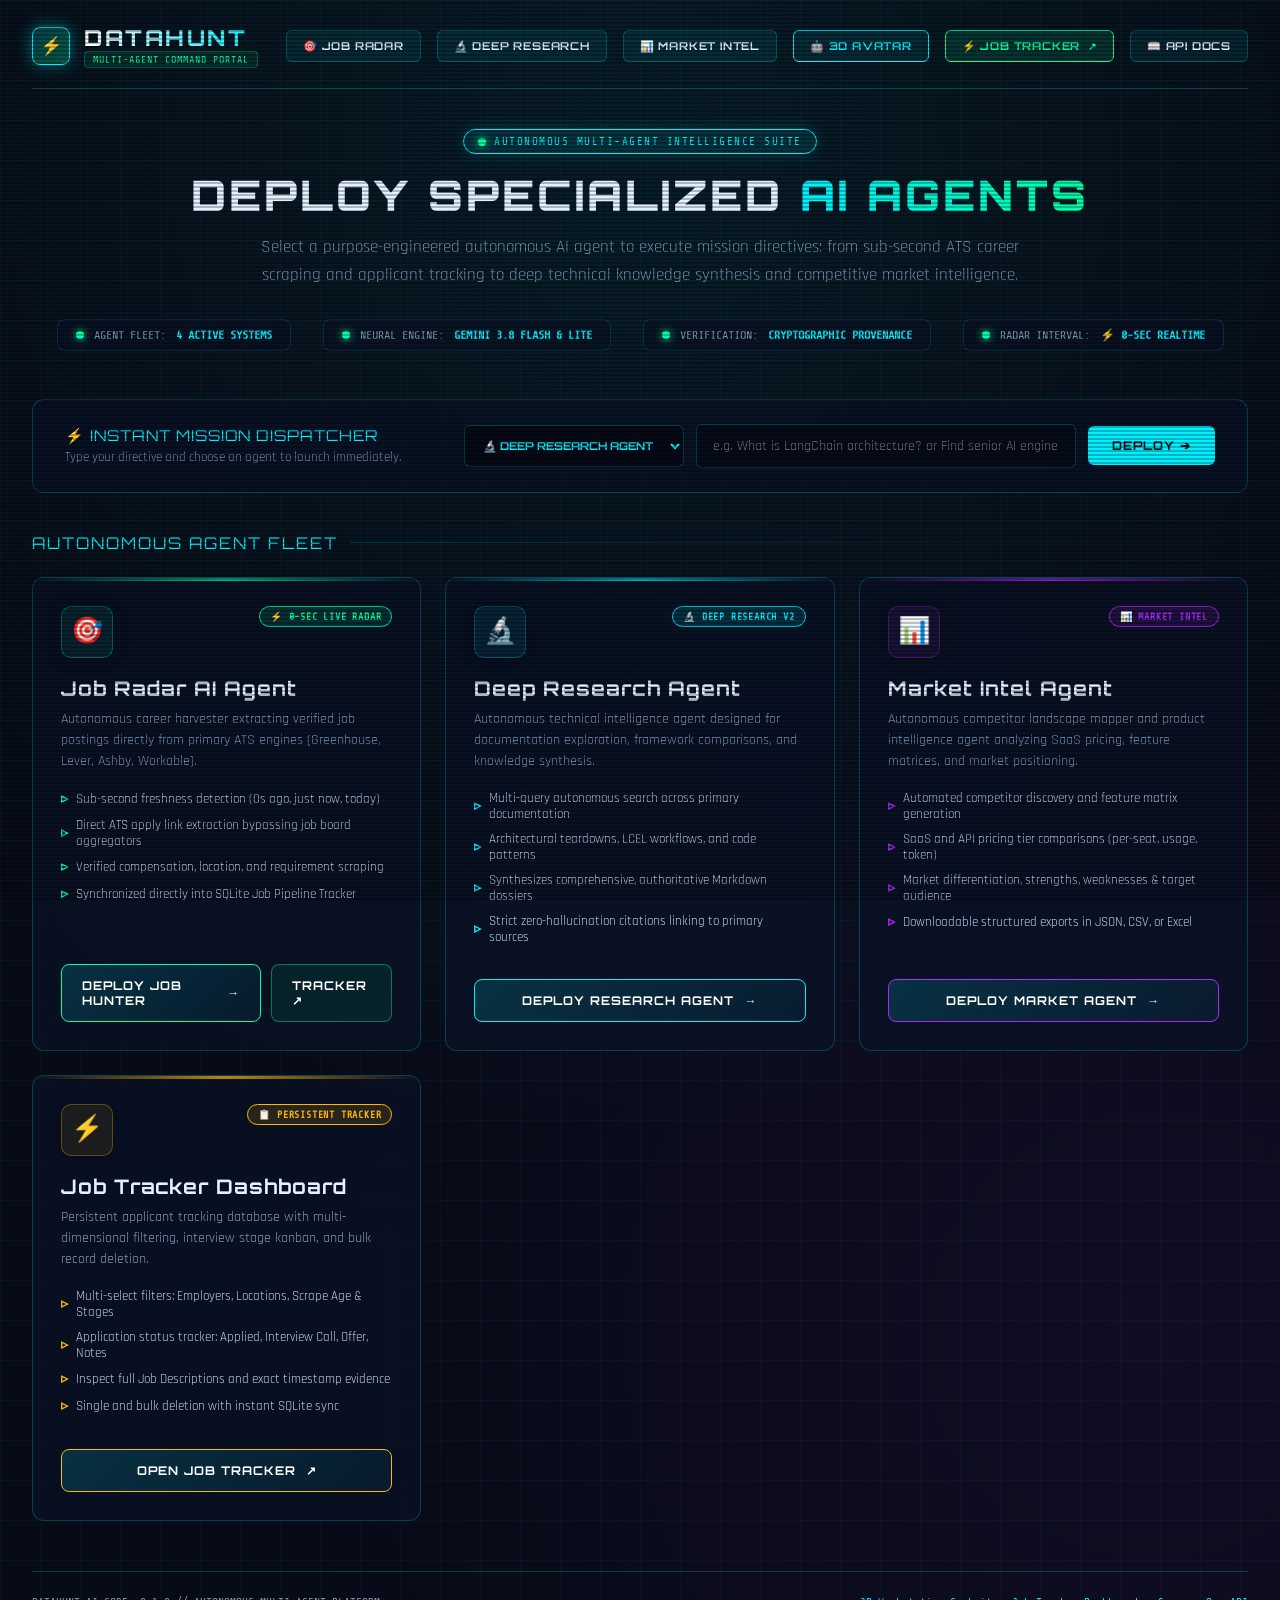
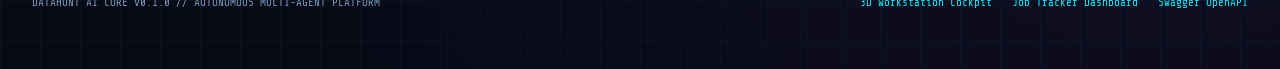
==== frontend/index.html @ 79b840a1 "feat: complete multi-agent workstation with 3D cockpit, multi-model pool failover, and job tracker a" ====
<!DOCTYPE html>
<html lang="en">
<head>
  <meta charset="UTF-8">
  <meta name="viewport" content="width=device-width, initial-scale=1.0">
  <title>DataHunt // Central AI Agent Hub</title>
  <link rel="icon" href="data:image/svg+xml,<svg xmlns=%22http://www.w3.org/2000/svg%22 viewBox=%220 0 100 100%22><text y=%22.9em%22 font-size=%2290%22>⚡</text></svg>">
  <link rel="stylesheet" href="css/hub.css?v=1">
</head>
<body>
  <div class="hub-container">
    <!-- Header -->
    <header class="hub-header">
      <div class="brand-wrapper">
        <div class="brand-hexagon">⚡</div>
        <div>
          <div class="brand-name">DATAHUNT</div>
          <div class="brand-badge">MULTI-AGENT COMMAND PORTAL</div>
        </div>
      </div>
      <nav class="hub-nav">
        <a href="/cockpit.html?mode=jobs" class="nav-link-btn">
          <span>🎯 JOB RADAR</span>
        </a>
        <a href="/cockpit.html?mode=research" class="nav-link-btn">
          <span>🔬 DEEP RESEARCH</span>
        </a>
        <a href="/cockpit.html?mode=market" class="nav-link-btn">
          <span>📊 MARKET INTEL</span>
        </a>
        <a href="/bot_preview.html" class="nav-link-btn" style="border-color: var(--neon-cyan); color: var(--neon-cyan);">
          <span>🤖 3D AVATAR</span>
        </a>
        <a href="/jobs.html" class="nav-link-btn highlight" target="_blank" rel="noopener noreferrer">
          <span>⚡ JOB TRACKER</span>
          <span style="font-size: 10px;">↗</span>
        </a>
        <a href="/docs" class="nav-link-btn" target="_blank" rel="noopener noreferrer">
          <span>📖 API DOCS</span>
        </a>
      </nav>
    </header>

    <!-- Hero Section -->
    <section class="hub-hero">
      <div class="hero-tag">
        <span style="width: 8px; height: 8px; border-radius: 50%; background: var(--neon-green); box-shadow: 0 0 8px var(--neon-green); display: inline-block;"></span>
        <span>AUTONOMOUS MULTI-AGENT INTELLIGENCE SUITE</span>
      </div>
      <h1 class="hero-title">
        Deploy Specialized <span>AI Agents</span>
      </h1>
      <p class="hero-desc">
        Select a purpose-engineered autonomous AI agent to execute mission directives: from sub-second ATS career scraping and applicant tracking to deep technical knowledge synthesis and competitive market intelligence.
      </p>

      <!-- Telemetry Ribbon -->
      <div class="hub-ribbon">
        <div class="ribbon-item">
          <div class="ribbon-dot"></div>
          <span class="ribbon-label">AGENT FLEET:</span>
          <span class="ribbon-val">4 ACTIVE SYSTEMS</span>
        </div>
        <div class="ribbon-item">
          <div class="ribbon-dot"></div>
          <span class="ribbon-label">NEURAL ENGINE:</span>
          <span class="ribbon-val">GEMINI 3.8 FLASH & LITE</span>
        </div>
        <div class="ribbon-item">
          <div class="ribbon-dot"></div>
          <span class="ribbon-label">VERIFICATION:</span>
          <span class="ribbon-val">CRYPTOGRAPHIC PROVENANCE</span>
        </div>
        <div class="ribbon-item">
          <div class="ribbon-dot"></div>
          <span class="ribbon-label">RADAR INTERVAL:</span>
          <span class="ribbon-val">⚡ 0-SEC REALTIME</span>
        </div>
      </div>
    </section>

    <!-- Quick Directive Launcher -->
    <div class="hub-launcher-card">
      <div class="launcher-info">
        <div class="launcher-title">⚡ INSTANT MISSION DISPATCHER</div>
        <div class="launcher-desc">Type your directive and choose an agent to launch immediately.</div>
      </div>
      <form class="launcher-input-row" onsubmit="event.preventDefault(); launchDirective();">
        <select id="launcher-agent-mode" style="background: rgba(7, 11, 22, 0.9); border: 1px solid var(--panel-border); color: var(--neon-cyan); padding: 12px 14px; border-radius: 6px; font-family: 'Orbitron', sans-serif; font-size: 11px; font-weight: 700; outline: none; cursor: pointer;">
          <option value="research">🔬 DEEP RESEARCH AGENT</option>
          <option value="jobs">🎯 0-SEC JOB RADAR</option>
          <option value="market">📊 MARKET INTEL AGENT</option>
        </select>
        <input 
          type="text" 
          id="launcher-query-input" 
          class="launcher-input" 
          placeholder="e.g. What is LangChain architecture? or Find senior AI engineer jobs in Dubai" 
          required 
        />
        <button type="submit" class="launcher-submit-btn">
          <span>DEPLOY ➔</span>
        </button>
      </form>
    </div>

    <!-- Agent Fleet Showcase -->
    <div class="fleet-section-title">
      <span>AUTONOMOUS AGENT FLEET</span>
    </div>

    <div class="fleet-grid">
      <!-- Agent 1: 0-Sec Job Radar -->
      <div class="agent-card jobs-card">
        <div>
          <div class="card-top">
            <div class="agent-icon-badge">🎯</div>
            <span class="agent-badge-pill badge-green">⚡ 0-SEC LIVE RADAR</span>
          </div>
          <h2 class="agent-title">Job Radar AI Agent</h2>
          <p class="agent-subtitle">
            Autonomous career harvester extracting verified job postings directly from primary ATS engines (Greenhouse, Lever, Ashby, Workable).
          </p>
          <ul class="agent-features">
            <li>Sub-second freshness detection (0s ago, just now, today)</li>
            <li>Direct ATS apply link extraction bypassing job board aggregators</li>
            <li>Verified compensation, location, and requirement scraping</li>
            <li>Synchronized directly into SQLite Job Pipeline Tracker</li>
          </ul>
        </div>
        <div style="display: flex; gap: 10px; margin-top: 10px;">
          <a href="/cockpit.html?mode=jobs" class="deploy-agent-btn" style="flex: 2;">
            <span>DEPLOY JOB HUNTER</span>
            <span class="arrow">→</span>
          </a>
          <a href="/jobs.html" target="_blank" rel="noopener noreferrer" class="deploy-agent-btn" style="flex: 1; border-color: rgba(0, 255, 163, 0.4); background: rgba(0, 255, 163, 0.08);" title="Open Job Application Tracker">
            <span>TRACKER ↗</span>
          </a>
        </div>
      </div>

      <!-- Agent 2: Deep Technical Research Agent -->
      <div class="agent-card research-card">
        <div>
          <div class="card-top">
            <div class="agent-icon-badge">🔬</div>
            <span class="agent-badge-pill badge-cyan">🔬 DEEP RESEARCH V2</span>
          </div>
          <h2 class="agent-title">Deep Research Agent</h2>
          <p class="agent-subtitle">
            Autonomous technical intelligence agent designed for documentation exploration, framework comparisons, and knowledge synthesis.
          </p>
          <ul class="agent-features">
            <li>Multi-query autonomous search across primary documentation</li>
            <li>Architectural teardowns, LCEL workflows, and code patterns</li>
            <li>Synthesizes comprehensive, authoritative Markdown dossiers</li>
            <li>Strict zero-hallucination citations linking to primary sources</li>
          </ul>
        </div>
        <div style="margin-top: 10px;">
          <a href="/cockpit.html?mode=research" class="deploy-agent-btn">
            <span>DEPLOY RESEARCH AGENT</span>
            <span class="arrow">→</span>
          </a>
        </div>
      </div>

      <!-- Agent 3: Market & Competitive Intelligence -->
      <div class="agent-card market-card">
        <div>
          <div class="card-top">
            <div class="agent-icon-badge">📊</div>
            <span class="agent-badge-pill badge-purple">📊 MARKET INTEL</span>
          </div>
          <h2 class="agent-title">Market Intel Agent</h2>
          <p class="agent-subtitle">
            Autonomous competitor landscape mapper and product intelligence agent analyzing SaaS pricing, feature matrices, and market positioning.
          </p>
          <ul class="agent-features">
            <li>Automated competitor discovery and feature matrix generation</li>
            <li>SaaS and API pricing tier comparisons (per-seat, usage, token)</li>
            <li>Market differentiation, strengths, weaknesses & target audience</li>
            <li>Downloadable structured exports in JSON, CSV, or Excel</li>
          </ul>
        </div>
        <div style="margin-top: 10px;">
          <a href="/cockpit.html?mode=market" class="deploy-agent-btn">
            <span>DEPLOY MARKET AGENT</span>
            <span class="arrow">→</span>
          </a>
        </div>
      </div>

      <!-- Agent 4: Job Tracker & Kanban Dashboard -->
      <div class="agent-card tracker-card">
        <div>
          <div class="card-top">
            <div class="agent-icon-badge">⚡</div>
            <span class="agent-badge-pill badge-amber">📋 PERSISTENT TRACKER</span>
          </div>
          <h2 class="agent-title">Job Tracker Dashboard</h2>
          <p class="agent-subtitle">
            Persistent applicant tracking database with multi-dimensional filtering, interview stage kanban, and bulk record deletion.
          </p>
          <ul class="agent-features">
            <li>Multi-select filters: Employers, Locations, Scrape Age & Stages</li>
            <li>Application status tracker: Applied, Interview Call, Offer, Notes</li>
            <li>Inspect full Job Descriptions and exact timestamp evidence</li>
            <li>Single and bulk deletion with instant SQLite sync</li>
          </ul>
        </div>
        <div style="margin-top: 10px;">
          <a href="/jobs.html" target="_blank" rel="noopener noreferrer" class="deploy-agent-btn">
            <span>OPEN JOB TRACKER</span>
            <span class="arrow">↗</span>
          </a>
        </div>
      </div>
    </div>

    <!-- Footer -->
    <footer class="hub-footer">
      <div>
        <span>DATAHUNT AI CORE v0.1.0 // AUTONOMOUS MULTI-AGENT PLATFORM</span>
      </div>
      <div style="display: flex; gap: 20px;">
        <a href="/cockpit.html">3D Workstation Cockpit</a>
        <a href="/jobs.html" target="_blank">Job Tracker Dashboard</a>
        <a href="/docs" target="_blank">Swagger OpenAPI</a>
      </div>
    </footer>
  </div>

  <script>
    function launchDirective() {
      const mode = document.getElementById("launcher-agent-mode").value;
      const query = document.getElementById("launcher-query-input").value.trim();
      if (!query) return;
      window.location.href = `/cockpit.html?mode=${encodeURIComponent(mode)}&q=${encodeURIComponent(query)}`;
    }
  </script>
</body>
</html>
---- frontend/css/hub.css ----
@import url('https://fonts.googleapis.com/css2?family=Orbitron:wght@400;600;700;800;900&family=Rajdhani:wght@500;600;700&family=Share+Tech+Mono&display=swap');

:root {
  --bg-primary: #070b16;
  --bg-card: rgba(10, 18, 38, 0.75);
  --bg-card-hover: rgba(13, 24, 52, 0.9);
  --panel-border: rgba(0, 240, 255, 0.22);
  --neon-cyan: #00f0ff;
  --neon-blue: #0072ff;
  --neon-green: #00ffa3;
  --neon-amber: #ffb800;
  --neon-purple: #b026ff;
  --neon-red: #ff3366;
  --text-main: #e2f1ff;
  --text-muted: #7d97b8;
  --glow-cyan: 0 0 15px rgba(0, 240, 255, 0.45);
  --glow-green: 0 0 15px rgba(0, 255, 163, 0.45);
  --glow-purple: 0 0 15px rgba(176, 38, 255, 0.45);
}

* {
  margin: 0;
  padding: 0;
  box-sizing: border-box;
}

body {
  background-color: var(--bg-primary);
  background-image: 
    radial-gradient(circle at 50% 10%, rgba(0, 240, 255, 0.08) 0%, transparent 60%),
    radial-gradient(circle at 90% 80%, rgba(176, 38, 255, 0.06) 0%, transparent 50%),
    linear-gradient(rgba(0, 240, 255, 0.03) 1px, transparent 1px),
    linear-gradient(90deg, rgba(0, 240, 255, 0.03) 1px, transparent 1px);
  background-size: 100% 100%, 100% 100%, 40px 40px, 40px 40px;
  color: var(--text-main);
  font-family: 'Rajdhani', sans-serif;
  min-height: 100vh;
  overflow-x: hidden;
  position: relative;
}

/* Subtle scanlines */
body::before {
  content: "";
  position: fixed;
  top: 0; left: 0; right: 0; bottom: 0;
  background: linear-gradient(rgba(18, 16, 16, 0) 50%, rgba(0, 0, 0, 0.25) 50%);
  background-size: 100% 4px;
  pointer-events: none;
  z-index: 9999;
}

.hub-container {
  max-width: 1400px;
  margin: 0 auto;
  padding: 24px 32px 60px 32px;
  position: relative;
  z-index: 10;
}

/* Header */
.hub-header {
  display: flex;
  align-items: center;
  justify-content: space-between;
  padding-bottom: 20px;
  border-bottom: 1px solid var(--panel-border);
  margin-bottom: 40px;
}

.brand-wrapper {
  display: flex;
  align-items: center;
  gap: 14px;
}

.brand-hexagon {
  width: 38px;
  height: 38px;
  background: linear-gradient(135deg, rgba(0, 240, 255, 0.2), rgba(0, 255, 163, 0.3));
  border: 1.5px solid var(--neon-cyan);
  border-radius: 8px;
  box-shadow: var(--glow-cyan);
  display: flex;
  align-items: center;
  justify-content: center;
  font-size: 18px;
  animation: pulseHex 3s infinite alternate;
}

@keyframes pulseHex {
  0% { box-shadow: 0 0 10px rgba(0,240,255,0.3); }
  100% { box-shadow: 0 0 25px rgba(0,240,255,0.7); }
}

.brand-name {
  font-family: 'Orbitron', sans-serif;
  font-size: 22px;
  font-weight: 800;
  letter-spacing: 2.5px;
  background: linear-gradient(90deg, #ffffff, var(--neon-cyan));
  -webkit-background-clip: text;
  -webkit-text-fill-color: transparent;
}

.brand-badge {
  font-family: 'Share Tech Mono', monospace;
  font-size: 10px;
  color: var(--neon-green);
  background: rgba(0, 255, 163, 0.1);
  border: 1px solid rgba(0, 255, 163, 0.3);
  padding: 2px 8px;
  border-radius: 4px;
  letter-spacing: 1px;
}

.hub-nav {
  display: flex;
  align-items: center;
  gap: 16px;
}

.nav-link-btn {
  display: flex;
  align-items: center;
  gap: 8px;
  padding: 8px 16px;
  background: rgba(0, 240, 255, 0.08);
  border: 1px solid rgba(0, 240, 255, 0.25);
  border-radius: 6px;
  color: var(--text-main);
  text-decoration: none;
  font-family: 'Orbitron', sans-serif;
  font-size: 11px;
  font-weight: 700;
  letter-spacing: 0.8px;
  transition: all 0.25s ease;
}

.nav-link-btn:hover {
  background: rgba(0, 240, 255, 0.2);
  border-color: var(--neon-cyan);
  color: #fff;
  box-shadow: var(--glow-cyan);
  transform: translateY(-1px);
}

.nav-link-btn.highlight {
  background: rgba(0, 255, 163, 0.12);
  border-color: var(--neon-green);
  color: var(--neon-green);
}

.nav-link-btn.highlight:hover {
  background: rgba(0, 255, 163, 0.25);
  box-shadow: var(--glow-green);
}

/* Hero Section */
.hub-hero {
  text-align: center;
  margin-bottom: 48px;
  position: relative;
}

.hero-tag {
  display: inline-flex;
  align-items: center;
  gap: 8px;
  padding: 5px 14px;
  background: rgba(0, 240, 255, 0.1);
  border: 1px solid var(--neon-cyan);
  border-radius: 20px;
  font-family: 'Share Tech Mono', monospace;
  font-size: 11px;
  color: var(--neon-cyan);
  letter-spacing: 1.5px;
  margin-bottom: 16px;
  box-shadow: 0 0 15px rgba(0, 240, 255, 0.2);
}

.hero-title {
  font-family: 'Orbitron', sans-serif;
  font-size: 42px;
  font-weight: 900;
  letter-spacing: 3px;
  line-height: 1.2;
  margin-bottom: 14px;
  text-transform: uppercase;
}

.hero-title span {
  background: linear-gradient(90deg, var(--neon-cyan), var(--neon-green));
  -webkit-background-clip: text;
  -webkit-text-fill-color: transparent;
}

.hero-desc {
  font-size: 17px;
  color: var(--text-muted);
  max-width: 780px;
  margin: 0 auto 30px auto;
  line-height: 1.6;
}

/* Quick Telemetry Ribbon */
.hub-ribbon {
  display: flex;
  justify-content: center;
  gap: 32px;
  margin-bottom: 48px;
  flex-wrap: wrap;
}

.ribbon-item {
  display: flex;
  align-items: center;
  gap: 10px;
  background: rgba(10, 18, 38, 0.6);
  border: 1px solid rgba(0, 240, 255, 0.15);
  padding: 8px 18px;
  border-radius: 8px;
  font-family: 'Share Tech Mono', monospace;
  font-size: 12px;
}

.ribbon-dot {
  width: 8px;
  height: 8px;
  border-radius: 50%;
  background: var(--neon-green);
  box-shadow: 0 0 8px var(--neon-green);
}

.ribbon-label {
  color: var(--text-muted);
}

.ribbon-val {
  color: var(--neon-cyan);
  font-weight: 700;
}

/* Agent Fleet Grid */
.fleet-section-title {
  font-family: 'Orbitron', sans-serif;
  font-size: 16px;
  letter-spacing: 2px;
  color: var(--neon-cyan);
  margin-bottom: 24px;
  display: flex;
  align-items: center;
  gap: 12px;
}

.fleet-section-title::after {
  content: "";
  flex: 1;
  height: 1px;
  background: linear-gradient(90deg, var(--panel-border), transparent);
}

.fleet-grid {
  display: grid;
  grid-template-columns: repeat(auto-fit, minmax(360px, 1fr));
  gap: 24px;
  margin-bottom: 50px;
}

/* Agent Card */
.agent-card {
  background: var(--bg-card);
  border: 1px solid var(--panel-border);
  border-radius: 12px;
  padding: 28px;
  display: flex;
  flex-direction: column;
  justify-content: space-between;
  backdrop-filter: blur(12px);
  position: relative;
  overflow: hidden;
  transition: all 0.3s cubic-bezier(0.16, 1, 0.3, 1);
}

.agent-card::before {
  content: "";
  position: absolute;
  top: 0; left: 0; right: 0; height: 3px;
  background: linear-gradient(90deg, transparent, var(--card-accent, var(--neon-cyan)), transparent);
  opacity: 0.7;
  transition: opacity 0.3s ease;
}

.agent-card:hover {
  background: var(--bg-card-hover);
  border-color: var(--card-accent, var(--neon-cyan));
  transform: translateY(-4px);
  box-shadow: 0 10px 30px rgba(0, 0, 0, 0.4), 0 0 20px rgba(0, 240, 255, 0.15);
}

.agent-card:hover::before {
  opacity: 1;
  box-shadow: 0 0 10px var(--card-accent, var(--neon-cyan));
}

.agent-card.jobs-card {
  --card-accent: var(--neon-green);
}

.agent-card.research-card {
  --card-accent: var(--neon-cyan);
}

.agent-card.market-card {
  --card-accent: var(--neon-purple);
}

.agent-card.tracker-card {
  --card-accent: var(--neon-amber);
}

.card-top {
  display: flex;
  align-items: flex-start;
  justify-content: space-between;
  margin-bottom: 18px;
}

.agent-icon-badge {
  width: 52px;
  height: 52px;
  border-radius: 10px;
  background: rgba(0, 240, 255, 0.08);
  border: 1px solid rgba(0, 240, 255, 0.25);
  display: flex;
  align-items: center;
  justify-content: center;
  font-size: 26px;
  box-shadow: 0 0 15px rgba(0, 0, 0, 0.3);
}

.jobs-card .agent-icon-badge {
  background: rgba(0, 255, 163, 0.08);
  border-color: rgba(0, 255, 163, 0.3);
}

.market-card .agent-icon-badge {
  background: rgba(176, 38, 255, 0.08);
  border-color: rgba(176, 38, 255, 0.3);
}

.tracker-card .agent-icon-badge {
  background: rgba(255, 184, 0, 0.08);
  border-color: rgba(255, 184, 0, 0.3);
}

.agent-badge-pill {
  font-family: 'Share Tech Mono', monospace;
  font-size: 10px;
  padding: 4px 10px;
  border-radius: 12px;
  font-weight: 700;
  letter-spacing: 0.8px;
  border: 1px solid currentColor;
}

.badge-green {
  color: var(--neon-green);
  background: rgba(0, 255, 163, 0.12);
}

.badge-cyan {
  color: var(--neon-cyan);
  background: rgba(0, 240, 255, 0.12);
}

.badge-purple {
  color: var(--neon-purple);
  background: rgba(176, 38, 255, 0.12);
}

.badge-amber {
  color: var(--neon-amber);
  background: rgba(255, 184, 0, 0.12);
}

.agent-title {
  font-family: 'Orbitron', sans-serif;
  font-size: 20px;
  font-weight: 700;
  margin-bottom: 8px;
  letter-spacing: 1px;
}

.agent-subtitle {
  font-size: 14px;
  color: var(--text-muted);
  line-height: 1.5;
  margin-bottom: 18px;
}

/* Feature bullets */
.agent-features {
  list-style: none;
  margin-bottom: 24px;
  display: flex;
  flex-direction: column;
  gap: 9px;
}

.agent-features li {
  font-size: 13px;
  color: #c0d3eb;
  display: flex;
  align-items: center;
  gap: 8px;
}

.agent-features li::before {
  content: "▹";
  color: var(--card-accent, var(--neon-cyan));
  font-weight: bold;
  font-size: 14px;
}

/* Action Button */
.deploy-agent-btn {
  display: flex;
  align-items: center;
  justify-content: center;
  gap: 10px;
  width: 100%;
  padding: 13px 20px;
  background: linear-gradient(135deg, rgba(0, 240, 255, 0.15), rgba(0, 240, 255, 0.05));
  border: 1.5px solid var(--card-accent, var(--neon-cyan));
  border-radius: 8px;
  color: #fff;
  text-decoration: none;
  font-family: 'Orbitron', sans-serif;
  font-size: 12px;
  font-weight: 700;
  letter-spacing: 1px;
  cursor: pointer;
  transition: all 0.25s ease;
}

.deploy-agent-btn:hover {
  background: var(--card-accent, var(--neon-cyan));
  color: #070b16;
  box-shadow: 0 0 20px var(--card-accent, var(--neon-cyan));
  transform: translateY(-2px);
}

.deploy-agent-btn .arrow {
  transition: transform 0.25s ease;
}

.deploy-agent-btn:hover .arrow {
  transform: translateX(4px);
}

/* Quick Mission Launcher Row */
.hub-launcher-card {
  background: var(--bg-card);
  border: 1px solid var(--panel-border);
  border-radius: 12px;
  padding: 24px 32px;
  margin-bottom: 40px;
  display: flex;
  align-items: center;
  justify-content: space-between;
  gap: 24px;
  flex-wrap: wrap;
}

.launcher-info {
  flex: 1;
  min-width: 280px;
}

.launcher-title {
  font-family: 'Orbitron', sans-serif;
  font-size: 15px;
  color: var(--neon-cyan);
  margin-bottom: 4px;
  letter-spacing: 1px;
}

.launcher-desc {
  font-size: 13px;
  color: var(--text-muted);
}

.launcher-input-row {
  display: flex;
  align-items: center;
  gap: 12px;
  flex: 2;
  min-width: 320px;
}

.launcher-input {
  flex: 1;
  background: rgba(7, 11, 22, 0.8);
  border: 1px solid var(--panel-border);
  border-radius: 6px;
  padding: 12px 16px;
  color: var(--text-main);
  font-family: 'Rajdhani', sans-serif;
  font-size: 14px;
  outline: none;
  transition: border-color 0.2s ease;
}

.launcher-input:focus {
  border-color: var(--neon-cyan);
  box-shadow: var(--glow-cyan);
}

.launcher-submit-btn {
  background: var(--neon-cyan);
  color: #070b16;
  border: none;
  border-radius: 6px;
  padding: 12px 24px;
  font-family: 'Orbitron', sans-serif;
  font-size: 12px;
  font-weight: 700;
  cursor: pointer;
  letter-spacing: 1px;
  transition: all 0.2s ease;
}

.launcher-submit-btn:hover {
  box-shadow: var(--glow-cyan);
  transform: translateY(-1px);
}

/* Footer */
.hub-footer {
  border-top: 1px solid var(--panel-border);
  padding-top: 24px;
  display: flex;
  align-items: center;
  justify-content: space-between;
  font-family: 'Share Tech Mono', monospace;
  font-size: 11px;
  color: var(--text-muted);
  flex-wrap: wrap;
  gap: 16px;
}

.hub-footer a {
  color: var(--neon-cyan);
  text-decoration: none;
}

.hub-footer a:hover {
  text-decoration: underline;
}

@media (max-width: 800px) {
  .hero-title { font-size: 28px; }
  .hub-container { padding: 16px; }
  .fleet-grid { grid-template-columns: 1fr; }
  .hub-header { flex-direction: column; gap: 16px; align-items: flex-start; }
}
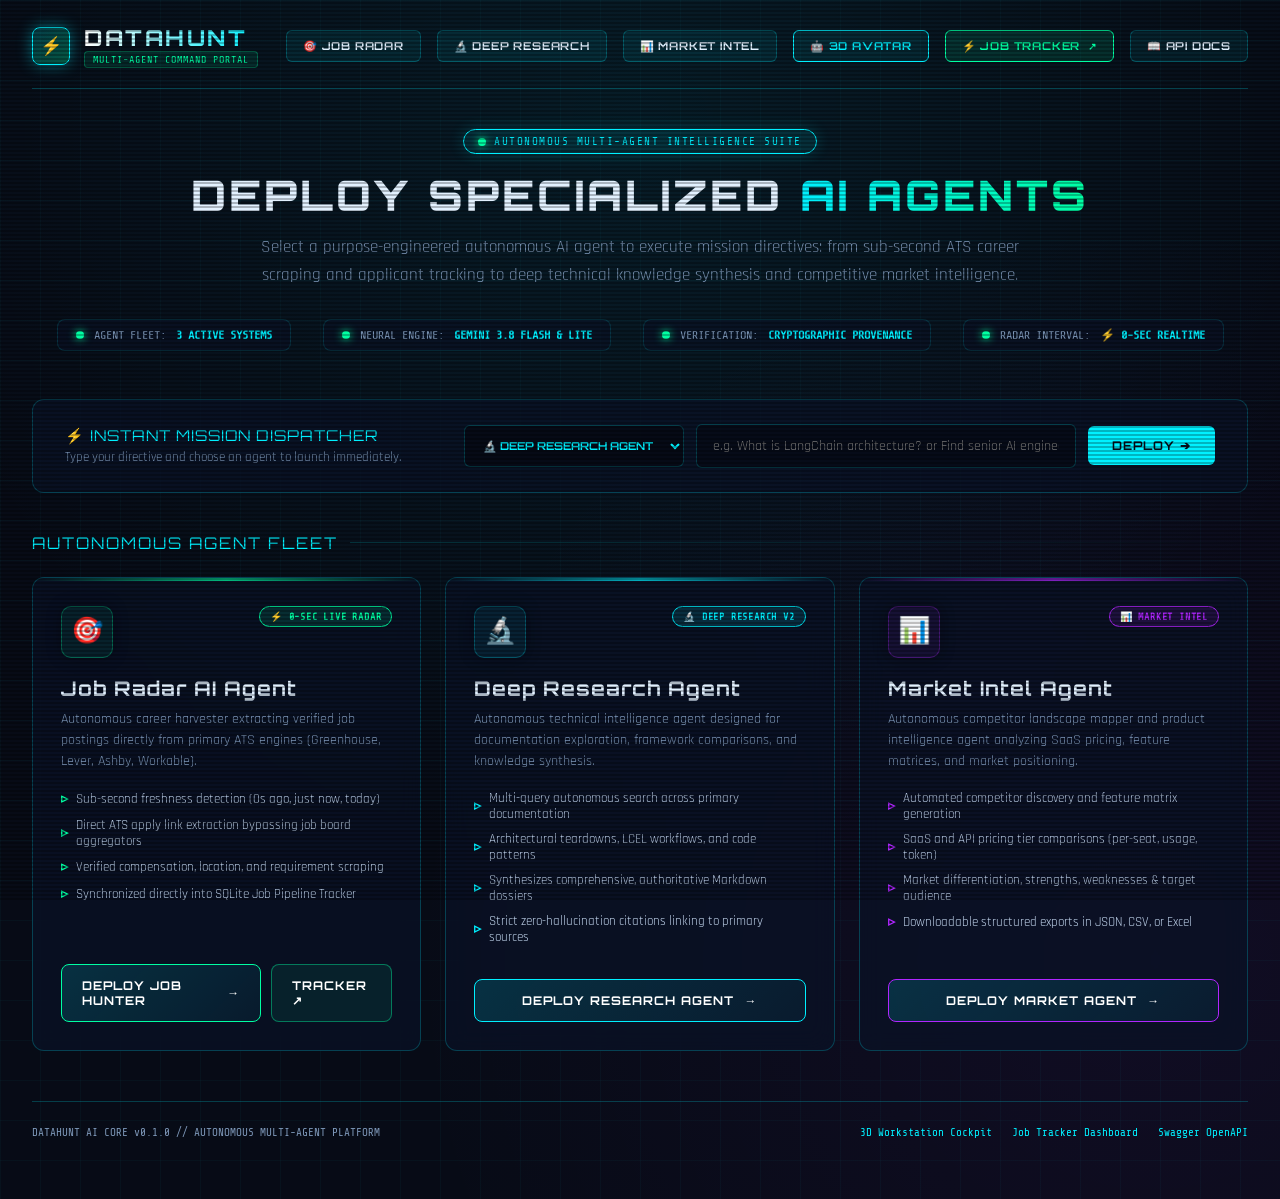
==== commit 8c80f28f: "feat(market-agent): rebuild market intelligence engine with multi-wave discovery, deterministic scor" ====
--- a/frontend/index.html
+++ b/frontend/index.html
@@ -59,7 +59,7 @@
         <div class="ribbon-item">
           <div class="ribbon-dot"></div>
           <span class="ribbon-label">AGENT FLEET:</span>
-          <span class="ribbon-val">4 ACTIVE SYSTEMS</span>
+          <span class="ribbon-val">3 ACTIVE SYSTEMS</span>
         </div>
         <div class="ribbon-item">
           <div class="ribbon-dot"></div>
@@ -190,32 +190,6 @@
           </a>
         </div>
       </div>
-
-      <!-- Agent 4: Job Tracker & Kanban Dashboard -->
-      <div class="agent-card tracker-card">
-        <div>
-          <div class="card-top">
-            <div class="agent-icon-badge">⚡</div>
-            <span class="agent-badge-pill badge-amber">📋 PERSISTENT TRACKER</span>
-          </div>
-          <h2 class="agent-title">Job Tracker Dashboard</h2>
-          <p class="agent-subtitle">
-            Persistent applicant tracking database with multi-dimensional filtering, interview stage kanban, and bulk record deletion.
-          </p>
-          <ul class="agent-features">
-            <li>Multi-select filters: Employers, Locations, Scrape Age & Stages</li>
-            <li>Application status tracker: Applied, Interview Call, Offer, Notes</li>
-            <li>Inspect full Job Descriptions and exact timestamp evidence</li>
-            <li>Single and bulk deletion with instant SQLite sync</li>
-          </ul>
-        </div>
-        <div style="margin-top: 10px;">
-          <a href="/jobs.html" target="_blank" rel="noopener noreferrer" class="deploy-agent-btn">
-            <span>OPEN JOB TRACKER</span>
-            <span class="arrow">↗</span>
-          </a>
-        </div>
-      </div>
     </div>
 
     <!-- Footer -->
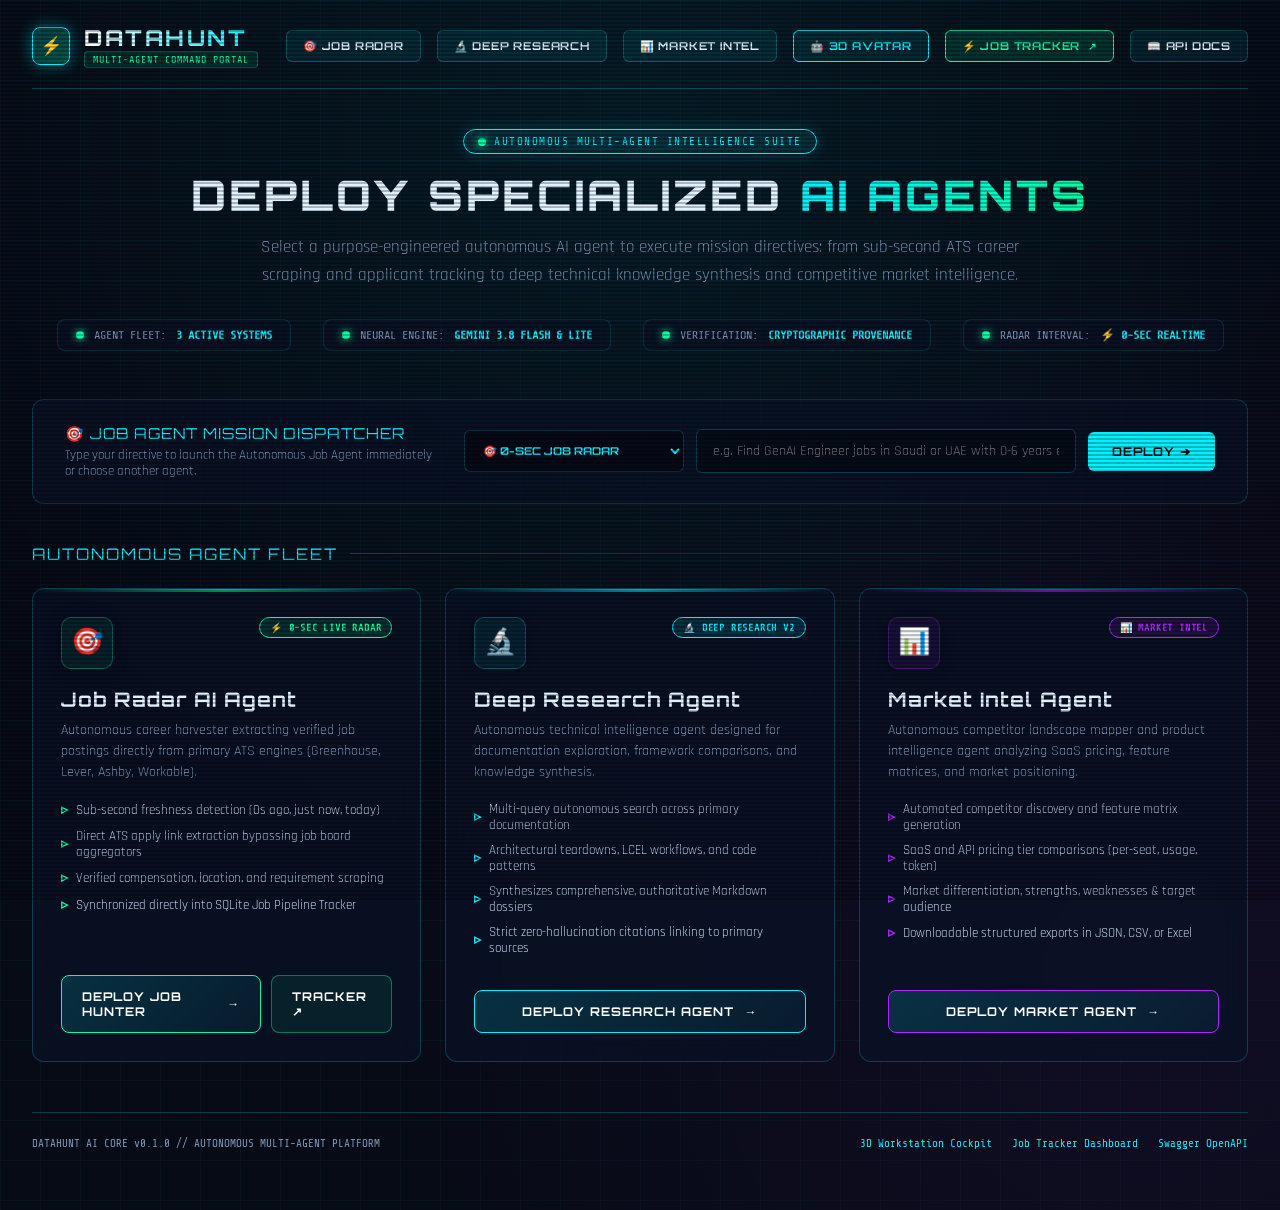
==== commit 157aad9e: "ui: make Job Agent the default in mission launcher with updated copy and placeholder" ====
--- a/frontend/index.html
+++ b/frontend/index.html
@@ -82,20 +82,20 @@
     <!-- Quick Directive Launcher -->
     <div class="hub-launcher-card">
       <div class="launcher-info">
-        <div class="launcher-title">⚡ INSTANT MISSION DISPATCHER</div>
-        <div class="launcher-desc">Type your directive and choose an agent to launch immediately.</div>
+        <div class="launcher-title">🎯 JOB AGENT MISSION DISPATCHER</div>
+        <div class="launcher-desc">Type your directive to launch the Autonomous Job Agent immediately or choose another agent.</div>
       </div>
       <form class="launcher-input-row" onsubmit="event.preventDefault(); launchDirective();">
         <select id="launcher-agent-mode" style="background: rgba(7, 11, 22, 0.9); border: 1px solid var(--panel-border); color: var(--neon-cyan); padding: 12px 14px; border-radius: 6px; font-family: 'Orbitron', sans-serif; font-size: 11px; font-weight: 700; outline: none; cursor: pointer;">
+          <option value="jobs" selected>🎯 0-SEC JOB RADAR</option>
           <option value="research">🔬 DEEP RESEARCH AGENT</option>
-          <option value="jobs">🎯 0-SEC JOB RADAR</option>
           <option value="market">📊 MARKET INTEL AGENT</option>
         </select>
         <input 
           type="text" 
           id="launcher-query-input" 
           class="launcher-input" 
-          placeholder="e.g. What is LangChain architecture? or Find senior AI engineer jobs in Dubai" 
+          placeholder="e.g. Find GenAI Engineer jobs in Saudi or UAE with 0-6 years experience" 
           required 
         />
         <button type="submit" class="launcher-submit-btn">
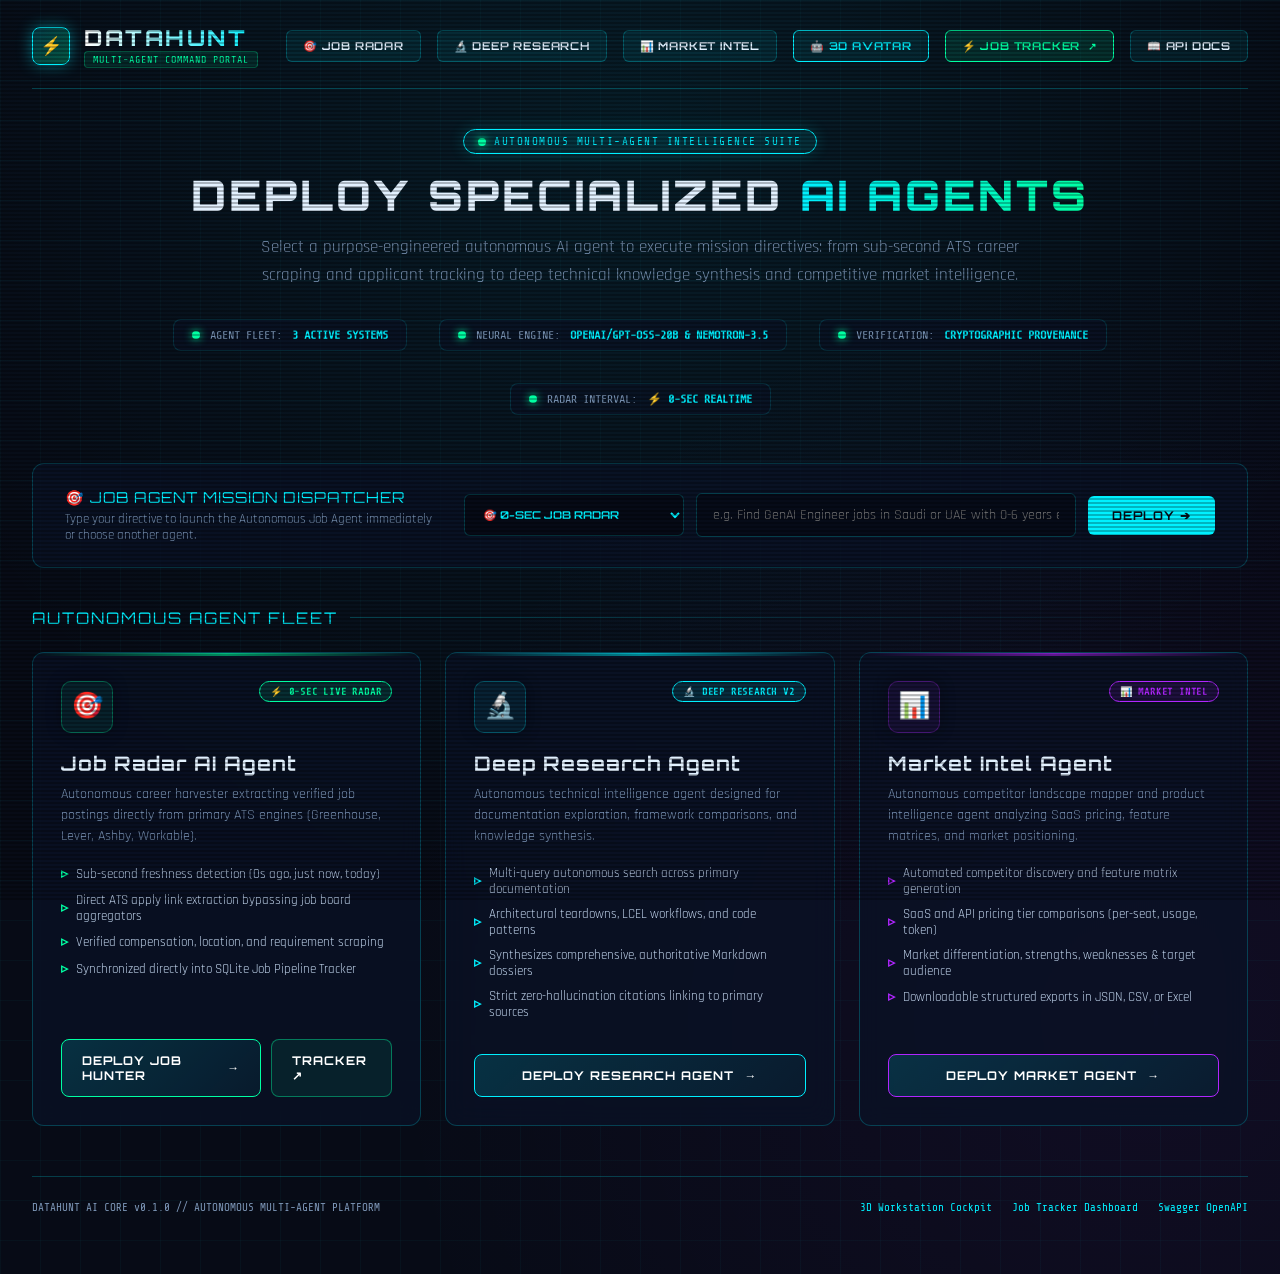
==== commit 70ba25f1: "feat(ui): update real-time model names and badges across cockpit, hub, orchestrator, and api" ====
--- a/frontend/index.html
+++ b/frontend/index.html
@@ -64,7 +64,7 @@
         <div class="ribbon-item">
           <div class="ribbon-dot"></div>
           <span class="ribbon-label">NEURAL ENGINE:</span>
-          <span class="ribbon-val">GEMINI 3.8 FLASH & LITE</span>
+          <span class="ribbon-val">OPENAI/GPT-OSS-20B & NEMOTRON-3.5</span>
         </div>
         <div class="ribbon-item">
           <div class="ribbon-dot"></div>
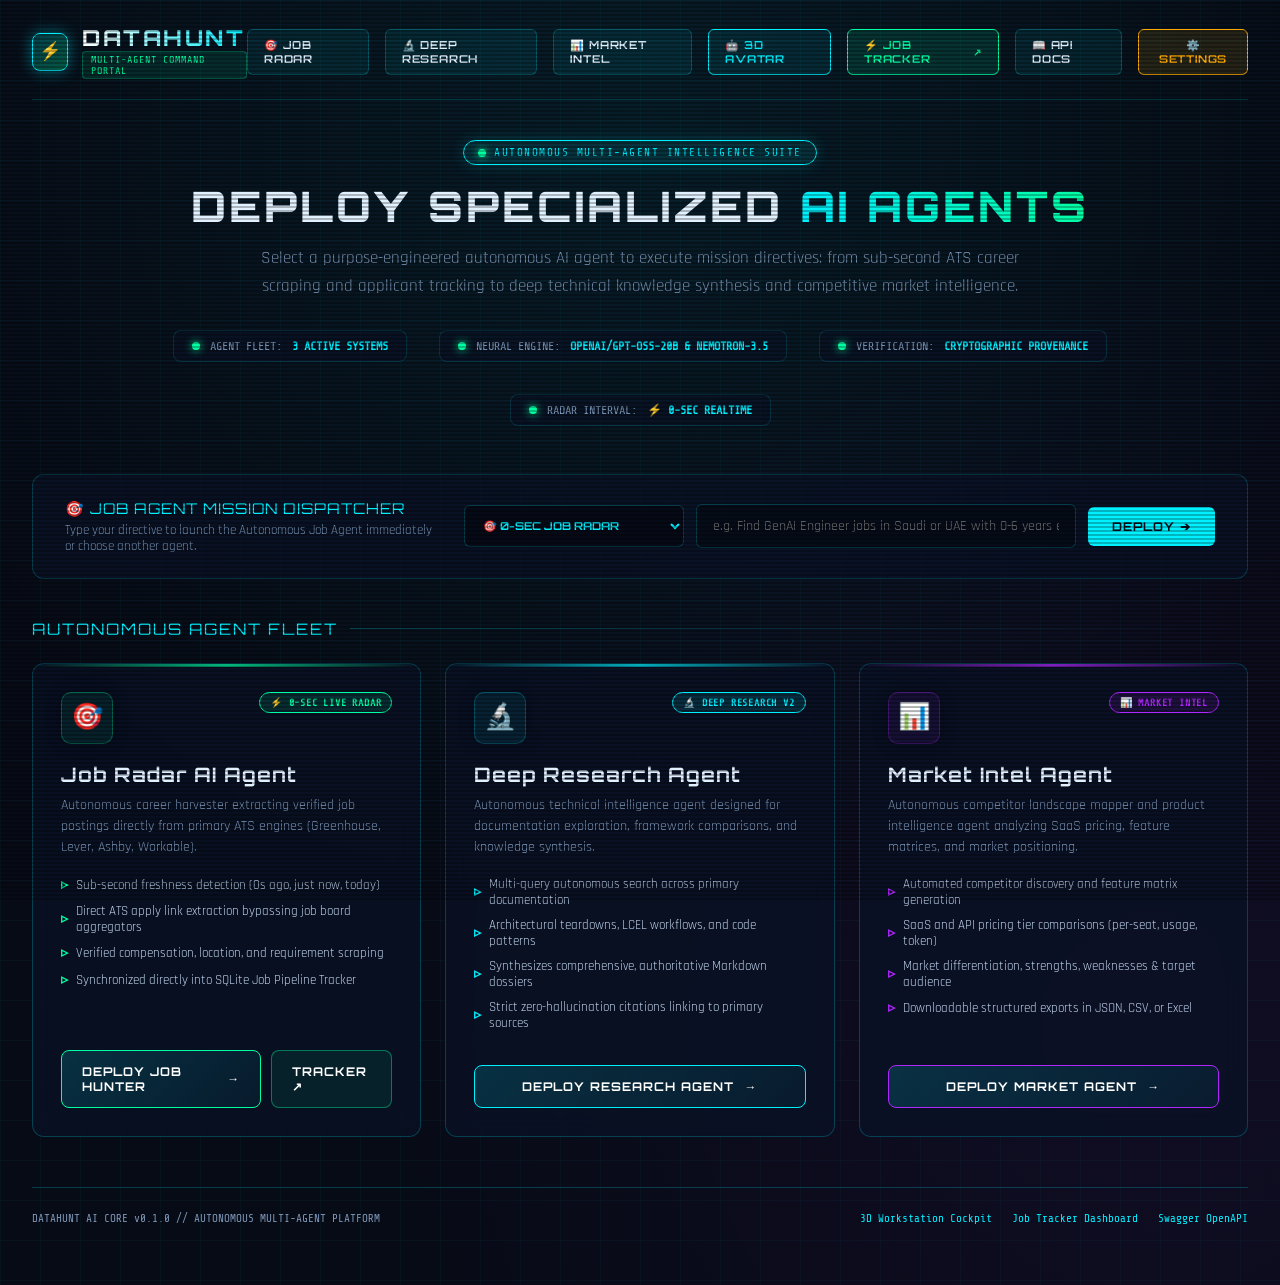
==== commit d2e21945: "feat(ui): add persistent settings modal, cumulative job pipeline append, and enhanced table paginati" ====
--- a/frontend/index.html
+++ b/frontend/index.html
@@ -6,6 +6,7 @@
   <title>DataHunt // Central AI Agent Hub</title>
   <link rel="icon" href="data:image/svg+xml,<svg xmlns=%22http://www.w3.org/2000/svg%22 viewBox=%220 0 100 100%22><text y=%22.9em%22 font-size=%2290%22>⚡</text></svg>">
   <link rel="stylesheet" href="css/hub.css?v=1">
+  <link rel="stylesheet" href="css/settings_modal.css?v=1">
 </head>
 <body>
   <div class="hub-container">
@@ -38,6 +39,9 @@
         <a href="/docs" class="nav-link-btn" target="_blank" rel="noopener noreferrer">
           <span>📖 API DOCS</span>
         </a>
+        <button id="open-settings-btn" class="nav-link-btn" title="Agent & Pipeline Settings" style="background: rgba(255, 170, 0, 0.12); border-color: #ffaa00; color: #ffaa00; cursor: pointer;">
+          <span>⚙️ SETTINGS</span>
+        </button>
       </nav>
     </header>
 
@@ -213,5 +217,6 @@
       window.location.href = `/cockpit.html?mode=${encodeURIComponent(mode)}&q=${encodeURIComponent(query)}`;
     }
   </script>
+  <script src="js/settings_modal.js?v=1"></script>
 </body>
 </html>
--- a/frontend/css/settings_modal.css
+++ b/frontend/css/settings_modal.css
@@ -0,0 +1,295 @@
+/* ==========================================================================
+   DataHunt // Settings Modal Stylesheet (Cyberpunk & Sci-Fi Cockpit Theme)
+   ========================================================================== */
+
+.settings-modal-backdrop {
+  position: fixed;
+  top: 0;
+  left: 0;
+  width: 100vw;
+  height: 100vh;
+  background: rgba(3, 7, 18, 0.78);
+  backdrop-filter: blur(8px);
+  -webkit-backdrop-filter: blur(8px);
+  z-index: 99999;
+  display: none;
+  align-items: center;
+  justify-content: center;
+  opacity: 0;
+  transition: opacity 0.25s cubic-bezier(0.16, 1, 0.3, 1);
+}
+
+.settings-modal-backdrop.active {
+  display: flex;
+  opacity: 1;
+}
+
+.settings-modal-dialog {
+  background: rgba(11, 15, 25, 0.96);
+  border: 1px solid rgba(0, 240, 255, 0.35);
+  box-shadow: 0 0 30px rgba(0, 240, 255, 0.15), inset 0 0 20px rgba(0, 240, 255, 0.05);
+  border-radius: 12px;
+  width: 90%;
+  max-width: 680px;
+  max-height: 85vh;
+  display: flex;
+  flex-direction: column;
+  overflow: hidden;
+  color: #e2e8f0;
+  font-family: 'Inter', -apple-system, BlinkMacSystemFont, sans-serif;
+  transform: translateY(12px) scale(0.98);
+  transition: transform 0.25s cubic-bezier(0.16, 1, 0.3, 1);
+}
+
+.settings-modal-backdrop.active .settings-modal-dialog {
+  transform: translateY(0) scale(1);
+}
+
+/* Header */
+.settings-modal-header {
+  padding: 16px 24px;
+  background: rgba(0, 240, 255, 0.04);
+  border-bottom: 1px solid rgba(0, 240, 255, 0.2);
+  display: flex;
+  align-items: center;
+  justify-content: space-between;
+}
+
+.settings-modal-title {
+  display: flex;
+  align-items: center;
+  gap: 10px;
+  font-family: 'Orbitron', sans-serif;
+  font-size: 14px;
+  font-weight: 700;
+  letter-spacing: 1.2px;
+  color: #00f0ff;
+  text-shadow: 0 0 10px rgba(0, 240, 255, 0.4);
+}
+
+.settings-modal-subtitle {
+  font-family: 'Share Tech Mono', monospace;
+  font-size: 11px;
+  color: #94a3b8;
+  margin-top: 2px;
+}
+
+.settings-close-btn {
+  background: transparent;
+  border: 1px solid rgba(255, 255, 255, 0.15);
+  color: #94a3b8;
+  width: 32px;
+  height: 32px;
+  border-radius: 6px;
+  cursor: pointer;
+  display: flex;
+  align-items: center;
+  justify-content: center;
+  font-size: 16px;
+  transition: all 0.2s;
+}
+
+.settings-close-btn:hover {
+  border-color: #ff3366;
+  color: #ff3366;
+  background: rgba(255, 51, 102, 0.1);
+}
+
+/* Body / Form */
+.settings-modal-body {
+  padding: 20px 24px;
+  overflow-y: auto;
+  flex: 1;
+  display: flex;
+  flex-direction: column;
+  gap: 22px;
+}
+
+/* Category Sections */
+.settings-category {
+  border: 1px solid rgba(255, 255, 255, 0.08);
+  border-radius: 8px;
+  background: rgba(255, 255, 255, 0.02);
+  padding: 16px;
+}
+
+.settings-category-title {
+  font-family: 'Orbitron', sans-serif;
+  font-size: 11px;
+  font-weight: 700;
+  letter-spacing: 0.8px;
+  color: #ffaa00;
+  margin-bottom: 14px;
+  display: flex;
+  align-items: center;
+  gap: 8px;
+}
+
+.settings-category-title::before {
+  content: "";
+  display: inline-block;
+  width: 4px;
+  height: 12px;
+  background: #ffaa00;
+  border-radius: 2px;
+  box-shadow: 0 0 6px #ffaa00;
+}
+
+.settings-grid {
+  display: grid;
+  grid-template-columns: 1fr 1fr;
+  gap: 14px;
+}
+
+@media (max-width: 600px) {
+  .settings-grid {
+    grid-template-columns: 1fr;
+  }
+}
+
+.settings-field-group {
+  display: flex;
+  flex-direction: column;
+  gap: 6px;
+}
+
+.settings-field-group.full-width {
+  grid-column: 1 / -1;
+}
+
+.settings-label {
+  font-size: 11px;
+  font-weight: 600;
+  color: #cbd5e1;
+  display: flex;
+  align-items: center;
+  justify-content: space-between;
+}
+
+.settings-input,
+.settings-select {
+  background: rgba(0, 0, 0, 0.45);
+  border: 1px solid rgba(0, 240, 255, 0.25);
+  border-radius: 6px;
+  padding: 8px 12px;
+  color: #f8fafc;
+  font-family: 'Share Tech Mono', monospace;
+  font-size: 13px;
+  transition: all 0.2s ease;
+  width: 100%;
+  box-sizing: border-box;
+}
+
+.settings-input:focus,
+.settings-select:focus {
+  outline: none;
+  border-color: #00f0ff;
+  box-shadow: 0 0 10px rgba(0, 240, 255, 0.3);
+  background: rgba(0, 240, 255, 0.05);
+}
+
+.settings-select option {
+  background: #0b0f19;
+  color: #f8fafc;
+}
+
+.settings-help {
+  font-size: 10px;
+  color: #64748b;
+  line-height: 1.35;
+}
+
+/* Footer / Actions */
+.settings-modal-footer {
+  padding: 14px 24px;
+  background: rgba(0, 0, 0, 0.3);
+  border-top: 1px solid rgba(255, 255, 255, 0.08);
+  display: flex;
+  align-items: center;
+  justify-content: space-between;
+}
+
+.settings-status-indicator {
+  font-family: 'Share Tech Mono', monospace;
+  font-size: 11px;
+  color: #00ffa3;
+  display: flex;
+  align-items: center;
+  gap: 6px;
+}
+
+.settings-action-btns {
+  display: flex;
+  align-items: center;
+  gap: 10px;
+}
+
+.settings-btn {
+  font-family: 'Orbitron', sans-serif;
+  font-size: 11px;
+  font-weight: 700;
+  padding: 8px 18px;
+  border-radius: 6px;
+  cursor: pointer;
+  letter-spacing: 0.6px;
+  transition: all 0.2s;
+  display: flex;
+  align-items: center;
+  gap: 6px;
+}
+
+.settings-btn-save {
+  background: rgba(0, 240, 255, 0.2);
+  border: 1px solid #00f0ff;
+  color: #00f0ff;
+  box-shadow: 0 0 12px rgba(0, 240, 255, 0.2);
+}
+
+.settings-btn-save:hover {
+  background: #00f0ff;
+  color: #0b0f19;
+  box-shadow: 0 0 20px rgba(0, 240, 255, 0.5);
+}
+
+.settings-btn-reset {
+  background: rgba(255, 255, 255, 0.04);
+  border: 1px solid rgba(255, 255, 255, 0.15);
+  color: #94a3b8;
+}
+
+.settings-btn-reset:hover {
+  border-color: #ffaa00;
+  color: #ffaa00;
+  background: rgba(255, 170, 0, 0.1);
+}
+
+/* Toast alert notification */
+.settings-toast {
+  position: fixed;
+  bottom: 24px;
+  right: 24px;
+  background: rgba(11, 15, 25, 0.95);
+  border: 1px solid #00ffa3;
+  box-shadow: 0 0 20px rgba(0, 255, 163, 0.3);
+  color: #00ffa3;
+  padding: 12px 20px;
+  border-radius: 8px;
+  font-family: 'Share Tech Mono', monospace;
+  font-size: 12px;
+  z-index: 100000;
+  display: none;
+  align-items: center;
+  gap: 8px;
+  animation: slideInToast 0.3s cubic-bezier(0.16, 1, 0.3, 1);
+}
+
+@keyframes slideInToast {
+  from {
+    opacity: 0;
+    transform: translateY(16px);
+  }
+  to {
+    opacity: 1;
+    transform: translateY(0);
+  }
+}
